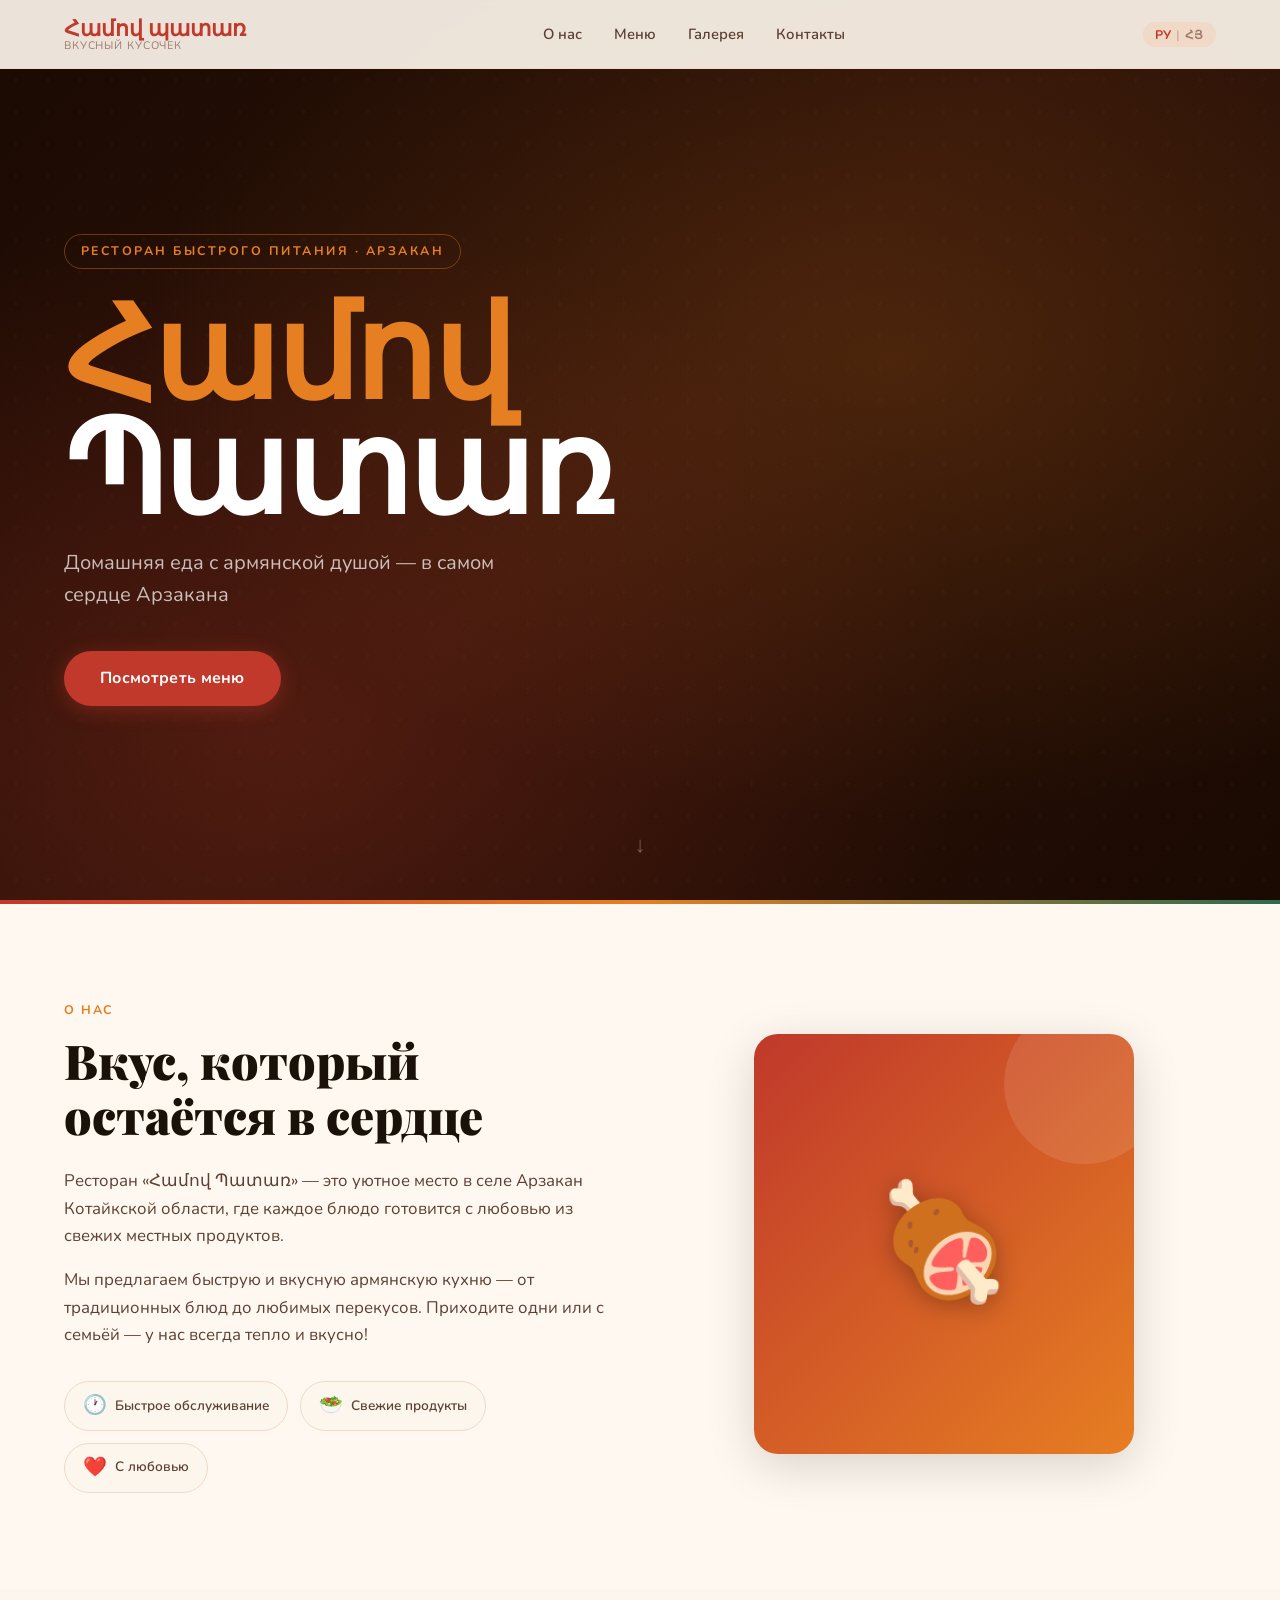
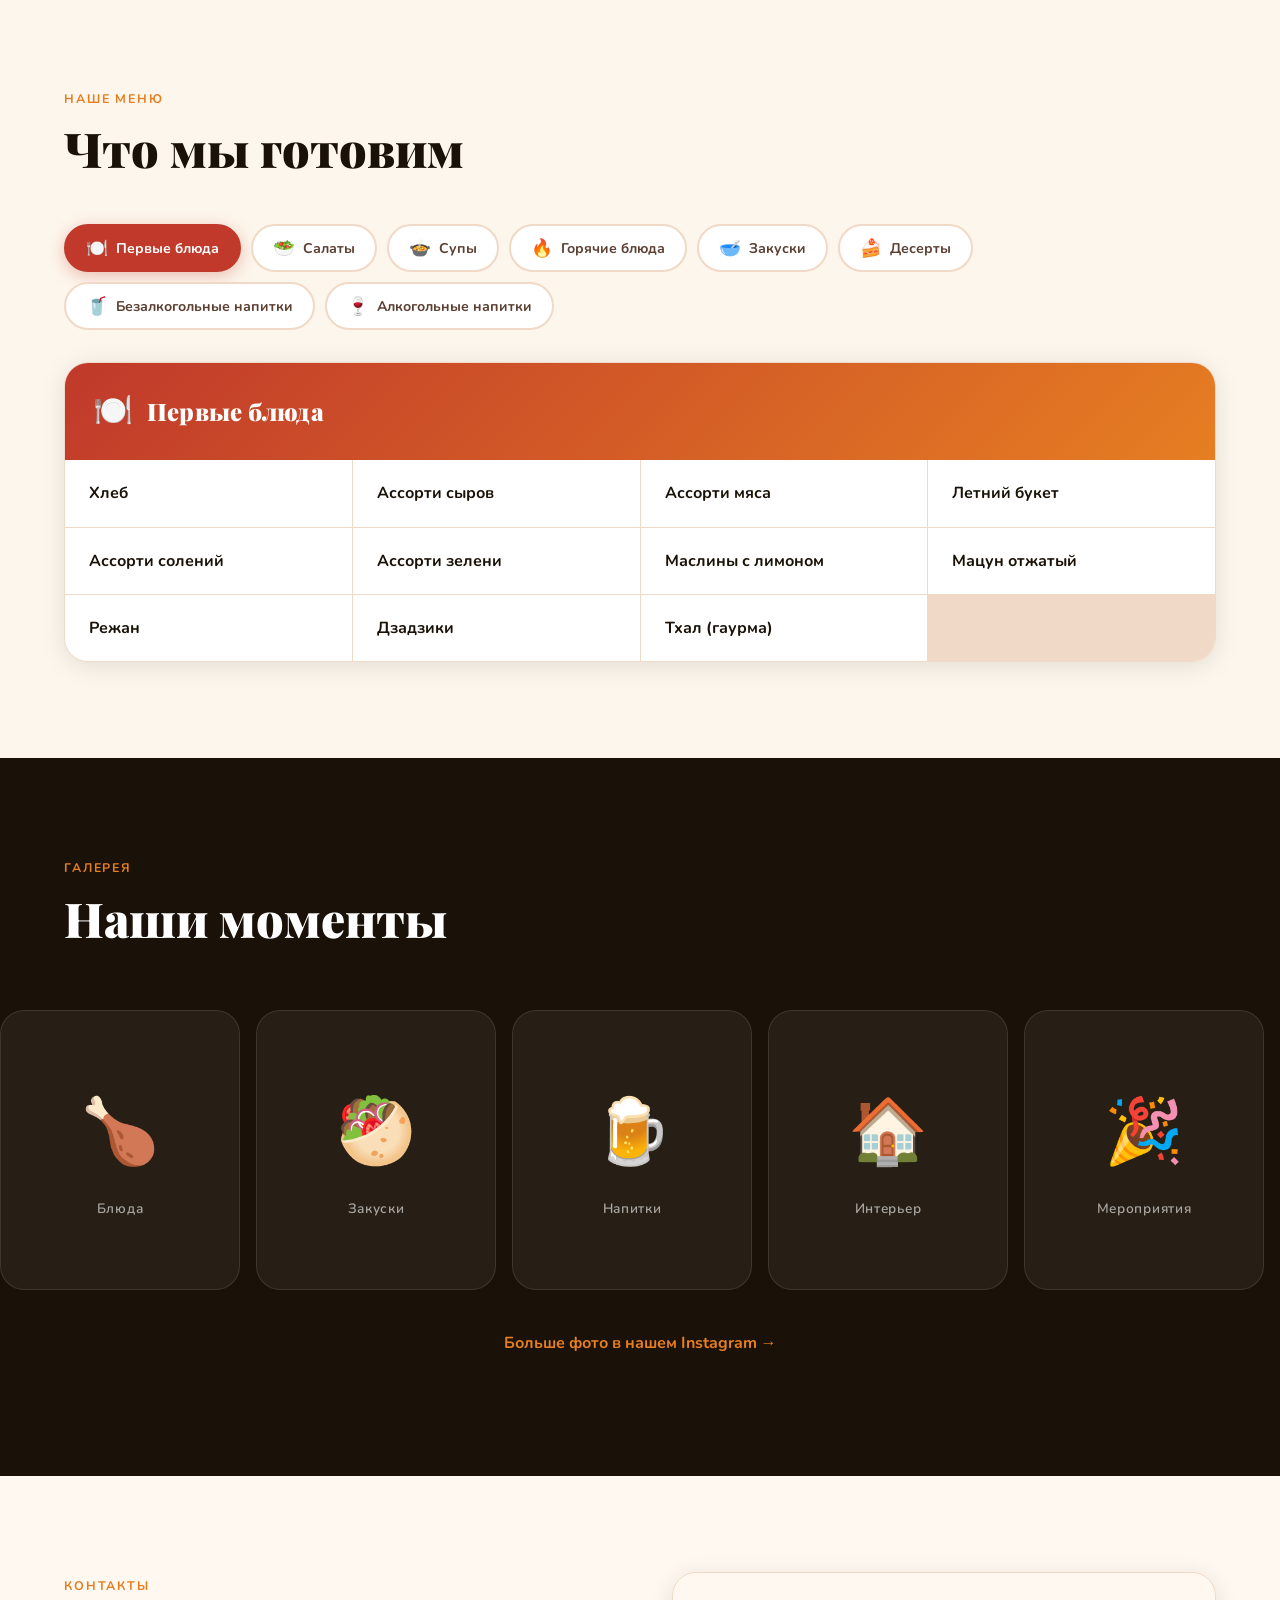
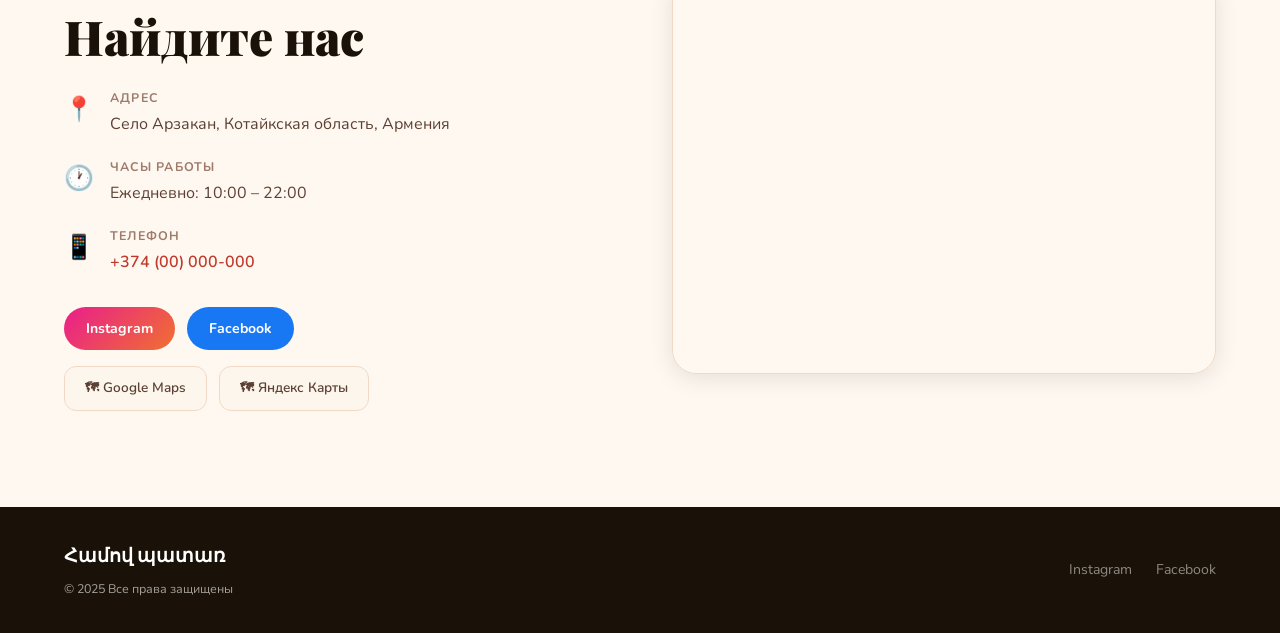
==== index.html @ 64ecfe68 "V1" ====
<!DOCTYPE html>
<html lang="ru">
<head>
  <meta charset="UTF-8" />
  <meta name="viewport" content="width=device-width, initial-scale=1.0" />
  <title>Համով պատառ — Вкусный кусочек</title>
  <meta name="description" content="Ресторан быстрого питания Համով պատառ в селе Арзакан, Котайкская область, Армения" />
  <link rel="stylesheet" href="css/style.css" />
  <link rel="preconnect" href="https://fonts.googleapis.com" />
  <link rel="preconnect" href="https://fonts.gstatic.com" crossorigin />
  <link href="https://fonts.googleapis.com/css2?family=Playfair+Display:wght@700;900&family=Nunito:wght@400;600;700&display=swap" rel="stylesheet" />
</head>
<body>

  <!-- HEADER / NAV -->
  <header class="header" id="header">
    <div class="header__inner container">
      <a href="#" class="logo">
        <span class="logo__arm">Համով պատառ</span>
        <span class="logo__sub" data-ru="Вкусный кусочек" data-hy="Համեղ կծում">Вкусный кусочек</span>
      </a>

      <nav class="nav" id="nav">
        <a href="#about"   class="nav__link" data-ru="О нас"    data-hy="Մեր մասին">О нас</a>
        <a href="#menu"    class="nav__link" data-ru="Меню"     data-hy="Մենյու">Меню</a>
        <a href="#gallery" class="nav__link" data-ru="Галерея"  data-hy="Պատկերասրահ">Галерея</a>
        <a href="#contact" class="nav__link" data-ru="Контакты" data-hy="Կապ">Контакты</a>
      </nav>

      <div class="header__right">
        <!-- LANGUAGE TOGGLE -->
        <button class="lang-toggle" id="langToggle" aria-label="Switch language">
          <span class="lang-toggle__ru active" id="langRU">РУ</span>
          <span class="lang-toggle__sep">|</span>
          <span class="lang-toggle__hy" id="langHY">ՀՅ</span>
        </button>

        <!-- BURGER -->
        <button class="burger" id="burger" aria-label="Меню">
          <span></span><span></span><span></span>
        </button>
      </div>
    </div>
  </header>

  <!-- HERO -->
  <section class="hero" id="hero">
    <div class="hero__bg"></div>
    <div class="hero__content container">
      <p class="hero__tag" data-ru="Ресторан быстрого питания · Арзакан" data-hy="Արագ սննդի ռեստորան · Արզաքան">
        Ресторан быстрого питания · Арзакан
      </p>
      <h1 class="hero__title">Համով<br/>Պատառ</h1>
      <p class="hero__desc"
         data-ru="Домашняя еда с армянской душой — в самом сердце Арзакана"
         data-hy="Տնական ուտելիք հայկական հոգով — Արզաքանի սրտում">
        Домашняя еда с армянской душой — в самом сердце Арзакана
      </p>
      <a href="#menu" class="btn btn--hero"
         data-ru="Посмотреть меню" data-hy="Տեսնել մենյուն">
        Посмотреть меню
      </a>
    </div>
    <div class="hero__scroll-hint">↓</div>
  </section>

  <!-- ABOUT -->
  <section class="about section" id="about">
    <div class="container about__grid">
      <div class="about__text">
        <span class="section-label" data-ru="О нас" data-hy="Մեր մասին">О нас</span>
        <h2 class="section-title"
            data-ru="Вкус, который остаётся в сердце"
            data-hy="Համը, որ մնում է սրտում">
          Вкус, который остаётся в сердце
        </h2>
        <p data-ru="Ресторан «Համով պատառ» — это уютное место в селе Арзакан Котайкской области, где каждое блюдо готовится с любовью из свежих местных продуктов."
           data-hy="«Համով պատառ» ռեստորանը հարմարավետ վայր է Կոթայքի մարզի Արզաքան գյուղում, որտեղ յուրաքանչյուր ճաշ պատրաստվում է սիրով՝ թարմ տեղական բաղադրիչներից:">
          Ресторан «Համով Պատառ» — это уютное место в селе Арзакан Котайкской области, где каждое блюдо готовится с любовью из свежих местных продуктов.
        </p>
        <p data-ru="Мы предлагаем быструю и вкусную армянскую кухню — от традиционных блюд до любимых перекусов. Приходите одни или с семьёй — у нас всегда тепло и вкусно!"
           data-hy="Մենք առաջարկում ենք արագ և համեղ հայկական խոհանոց՝ ավանդական ուտեստներից մինչև սիրված նախուտեստներ: Արի՛ ընտանիքով — մեզ մոտ միշտ ջերմ է և համեղ:">
          Мы предлагаем быструю и вкусную армянскую кухню — от традиционных блюд до любимых перекусов. Приходите одни или с семьёй — у нас всегда тепло и вкусно!
        </p>

        <div class="about__badges">
          <div class="badge">
            <span class="badge__icon">🕐</span>
            <span class="badge__label" data-ru="Быстрое обслуживание" data-hy="Արագ սպասարկում">Быстрое обслуживание</span>
          </div>
          <div class="badge">
            <span class="badge__icon">🥗</span>
            <span class="badge__label" data-ru="Свежие продукты" data-hy="Թարմ բաղադրիչներ">Свежие продукты</span>
          </div>
          <div class="badge">
            <span class="badge__icon">❤️</span>
            <span class="badge__label" data-ru="С любовью" data-hy="Սիրով">С любовью</span>
          </div>
        </div>
      </div>
      <div class="about__visual">
        <div class="about__img-frame">
          <div class="about__img-placeholder">
            <span>🍖</span>
            <!-- Замените на <img src="images/about.jpg" alt="Ресторан"> -->
          </div>
        </div>
      </div>
    </div>
  </section>

  <!-- MENU -->
  <section class="menu section" id="menu">
    <div class="container">
      <span class="section-label" data-ru="Наше меню" data-hy="Մեր մենյուն">Наше меню</span>
      <h2 class="section-title"
          data-ru="Что мы готовим"
          data-hy="Ինչ ենք պատրաստում">
        Что мы готовим
      </h2>

      <div class="menu__grid" id="menuGrid">
        <!-- menu items injected by JS from translations.js -->
      </div>
    </div>
  </section>

  <!-- GALLERY -->
  <section class="gallery section" id="gallery">
    <div class="container">
      <span class="section-label" data-ru="Галерея" data-hy="Պատկերասրահ">Галерея</span>
      <h2 class="section-title"
          data-ru="Наши моменты"
          data-hy="Մեր պահերը">
        Наши моменты
      </h2>
    </div>
    <div class="gallery__strip">
      <!-- Photo placeholders — replace src with real images -->
      <div class="gallery__item"><span>🍗</span><p data-ru="Блюда" data-hy="Ուտեստներ">Блюда</p></div>
      <div class="gallery__item"><span>🥙</span><p data-ru="Закуски" data-hy="Նախուտեստներ">Закуски</p></div>
      <div class="gallery__item"><span>🍺</span><p data-ru="Напитки" data-hy="Ըմպելիքներ">Напитки</p></div>
      <div class="gallery__item"><span>🏠</span><p data-ru="Интерьер" data-hy="Ինտերիեր">Интерьер</p></div>
      <div class="gallery__item"><span>🎉</span><p data-ru="Мероприятия" data-hy="Միջոցառումներ">Мероприятия</p></div>
    </div>
    <p class="gallery__instagram">
      <a href="https://www.instagram.com/hamov.patar/" target="_blank" rel="noopener">
        <span data-ru="Больше фото в нашем Instagram →" data-hy="Ավելի շատ լուսանկար մեր Instagram-ում →">Больше фото в нашем Instagram →</span>
      </a>
    </p>
  </section>

  <!-- CONTACT -->
  <section class="contact section" id="contact">
    <div class="container contact__grid">
      <div class="contact__info">
        <span class="section-label" data-ru="Контакты" data-hy="Կապ">Контакты</span>
        <h2 class="section-title"
            data-ru="Найдите нас"
            data-hy="Գտե՛ք մեզ">
          Найдите нас
        </h2>

        <div class="contact__block">
          <div class="contact__item">
            <span class="contact__icon">📍</span>
            <div>
              <strong data-ru="Адрес" data-hy="Հասցե">Адрес</strong>
              <p data-ru="Село Арзакан, Котайкская область, Армения" data-hy="Արզաքան գյուղ, Կոթայքի մարզ, Հայաստան">
                Село Арзакан, Котайкская область, Армения
              </p>
            </div>
          </div>

          <div class="contact__item">
            <span class="contact__icon">🕐</span>
            <div>
              <strong data-ru="Часы работы" data-hy="Աշխատանքային ժամեր">Часы работы</strong>
              <p data-ru="Ежедневно: 10:00 – 22:00" data-hy="Ամեն օր՝ 10:00 – 22:00">Ежедневно: 10:00 – 22:00</p>
            </div>
          </div>

          <div class="contact__item">
            <span class="contact__icon">📱</span>
            <div>
              <strong data-ru="Телефон" data-hy="Հեռախոս">Телефон</strong>
              <p><a href="tel:+37400000000">+374 (00) 000-000</a>
                <!-- ⚠️ ЗАМЕНИТЕ НА РЕАЛЬНЫЙ НОМЕР ТЕЛЕФОНА -->
              </p>
            </div>
          </div>
        </div>

        <div class="contact__social">
          <a href="https://www.instagram.com/hamov.patar/" target="_blank" rel="noopener" class="social-btn social-btn--ig">
            Instagram
          </a>
          <a href="https://www.facebook.com/hamov.patar2" target="_blank" rel="noopener" class="social-btn social-btn--fb">
            Facebook
          </a>
        </div>

        <div class="contact__maps">
          <a href="https://share.google/h1nc5urTw98ZO3rKa" target="_blank" rel="noopener" class="map-btn">
            🗺 Google Maps
          </a>
          <a href="http://yandex.com/maps/org/hamov_patar/28297419023/?ll=44.609669%2C40.436702&z=18.31" target="_blank" rel="noopener" class="map-btn">
            🗺 Яндекс Карты
          </a>
        </div>
      </div>

      <div class="contact__map-embed">
        <iframe
          src="https://www.google.com/maps/embed?pb=!1m18!1m12!1m3!1d750.9!2d44.609669!3d40.436702!2m3!1f0!2f0!3f0!3m2!1i1024!2i768!4f13.1!3m3!1m2!1s0x0%3A0x0!2zNDDCsDI2JzEyLjEiTiA0NMKwMzYnMzQuOCJF!5e0!3m2!1sru!2sam!4v1620000000000"
          width="100%" height="400" style="border:0;" allowfullscreen="" loading="lazy"
          referrerpolicy="no-referrer-when-downgrade" title="Местоположение ресторана">
        </iframe>
      </div>
    </div>
  </section>

  <!-- FOOTER -->
  <footer class="footer">
    <div class="container footer__inner">
      <div class="footer__logo">
        <span>Համով պատառ</span>
        <small data-ru="© 2025 Все права защищены" data-hy="© 2025 Բոլոր իրավունքները պաշտպանված են">
          © 2025 Все права защищены
        </small>
      </div>
      <div class="footer__links">
        <a href="https://www.instagram.com/hamov.patar/" target="_blank" rel="noopener">Instagram</a>
        <a href="https://www.facebook.com/hamov.patar2" target="_blank" rel="noopener">Facebook</a>
      </div>
    </div>
  </footer>

  <script src="js/translations.js"></script>
  <script src="js/main.js"></script>
</body>
</html>
---- css/style.css ----
/* =====================================================
   HAMOV PATAR — style.css
   Palette: deep terracotta + warm cream + forest green
   ===================================================== */

/* ---------- CSS Variables ---------- */
:root {
  --clr-bg:        #fdf6ec;
  --clr-bg2:       #fff8f0;
  --clr-primary:   #c0392b;   /* deep red/terracotta */
  --clr-primary2:  #e74c3c;
  --clr-accent:    #e67e22;   /* warm orange */
  --clr-green:     #2d6a4f;   /* forest green */
  --clr-text:      #1a1208;
  --clr-text2:     #5c4033;
  --clr-muted:     #9e7b6b;
  --clr-border:    #f0d9c6;
  --clr-white:     #ffffff;

  --font-display: 'Playfair Display', Georgia, serif;
  --font-body:    'Nunito', sans-serif;

  --radius:  12px;
  --radius-lg: 24px;
  --shadow:  0 4px 24px rgba(0,0,0,0.10);
  --shadow-lg: 0 12px 48px rgba(0,0,0,0.15);

  --transition: 0.3s ease;
  --max-w: 1200px;
}

/* ---------- Reset ---------- */
*, *::before, *::after { box-sizing: border-box; margin: 0; padding: 0; }
html { scroll-behavior: smooth; }
body {
  font-family: var(--font-body);
  background: var(--clr-bg);
  color: var(--clr-text);
  line-height: 1.65;
  overflow-x: hidden;
}
a { color: inherit; text-decoration: none; }
img { max-width: 100%; display: block; }
button { cursor: pointer; border: none; background: none; font-family: inherit; }

/* ---------- Utility ---------- */
.container {
  width: 100%;
  max-width: var(--max-w);
  margin: 0 auto;
  padding: 0 24px;
}
.section { padding: 96px 0; }
.section-label {
  display: inline-block;
  font-size: 0.78rem;
  font-weight: 700;
  letter-spacing: 0.15em;
  text-transform: uppercase;
  color: var(--clr-accent);
  margin-bottom: 12px;
}
.section-title {
  font-family: var(--font-display);
  font-size: clamp(2rem, 4vw, 3rem);
  font-weight: 900;
  color: var(--clr-text);
  line-height: 1.15;
  margin-bottom: 24px;
}

/* ---------- Buttons ---------- */
.btn {
  display: inline-block;
  padding: 14px 36px;
  border-radius: 50px;
  font-weight: 700;
  font-size: 1rem;
  transition: var(--transition);
  letter-spacing: 0.02em;
}
.btn--hero {
  background: var(--clr-primary);
  color: var(--clr-white);
  box-shadow: 0 4px 20px rgba(192,57,43,0.4);
}
.btn--hero:hover {
  background: var(--clr-primary2);
  transform: translateY(-2px);
  box-shadow: 0 8px 28px rgba(192,57,43,0.45);
}

/* =====================================================
   HEADER
   ===================================================== */
.header {
  position: fixed;
  top: 0; left: 0; right: 0;
  z-index: 100;
  background: rgba(253, 246, 236, 0.92);
  backdrop-filter: blur(12px);
  border-bottom: 1px solid var(--clr-border);
  transition: box-shadow var(--transition);
}
.header.scrolled { box-shadow: var(--shadow); }
.header__inner {
  display: flex;
  align-items: center;
  justify-content: space-between;
  height: 68px;
  gap: 16px;
}

/* Logo */
.logo {
  display: flex;
  flex-direction: column;
  line-height: 1.1;
}
.logo__arm {
  font-family: var(--font-display);
  font-size: 1.35rem;
  font-weight: 900;
  color: var(--clr-primary);
}
.logo__sub {
  font-size: 0.68rem;
  letter-spacing: 0.08em;
  color: var(--clr-muted);
  text-transform: uppercase;
}

/* Nav */
.nav {
  display: flex;
  gap: 32px;
}
.nav__link {
  font-weight: 600;
  font-size: 0.92rem;
  color: var(--clr-text2);
  position: relative;
  transition: color var(--transition);
}
.nav__link::after {
  content: '';
  position: absolute;
  bottom: -3px; left: 0;
  width: 0; height: 2px;
  background: var(--clr-primary);
  border-radius: 2px;
  transition: width var(--transition);
}
.nav__link:hover { color: var(--clr-primary); }
.nav__link:hover::after { width: 100%; }

/* Header right */
.header__right { display: flex; align-items: center; gap: 12px; }

/* Language Toggle */
.lang-toggle {
  display: flex;
  align-items: center;
  gap: 4px;
  background: var(--clr-border);
  border-radius: 50px;
  padding: 4px 12px;
  font-size: 0.78rem;
  font-weight: 700;
  letter-spacing: 0.05em;
  color: var(--clr-muted);
  transition: background var(--transition);
}
.lang-toggle:hover { background: #f0c8ae; }
.lang-toggle span { transition: color var(--transition); }
.lang-toggle span.active { color: var(--clr-primary); }
.lang-toggle__sep { opacity: 0.4; }

/* Burger */
.burger {
  display: none;
  flex-direction: column;
  gap: 5px;
  width: 28px;
  padding: 2px 0;
}
.burger span {
  display: block;
  height: 2px;
  background: var(--clr-text);
  border-radius: 2px;
  transition: var(--transition);
}
.burger.open span:nth-child(1) { transform: translateY(7px) rotate(45deg); }
.burger.open span:nth-child(2) { opacity: 0; }
.burger.open span:nth-child(3) { transform: translateY(-7px) rotate(-45deg); }

/* =====================================================
   HERO
   ===================================================== */
.hero {
  position: relative;
  min-height: 100vh;
  display: flex;
  align-items: center;
  overflow: hidden;
  background: var(--clr-text);
}
.hero__bg {
  position: absolute;
  inset: 0;
  background:
    radial-gradient(ellipse at 70% 40%, rgba(230,126,34,0.18) 0%, transparent 60%),
    radial-gradient(ellipse at 20% 80%, rgba(192,57,43,0.25) 0%, transparent 50%),
    linear-gradient(135deg, #1a0a02 0%, #2d1208 50%, #1a0a02 100%);
}

/* Decorative pattern overlay */
.hero__bg::after {
  content: '';
  position: absolute;
  inset: 0;
  background-image: radial-gradient(circle, rgba(255,255,255,0.04) 1px, transparent 1px);
  background-size: 32px 32px;
}

.hero__content {
  position: relative;
  z-index: 2;
  padding: 120px 24px 80px;
  max-width: var(--max-w);
  margin: 0 auto;
  width: 100%;
}
.hero__tag {
  display: inline-block;
  font-size: 0.78rem;
  font-weight: 700;
  letter-spacing: 0.2em;
  text-transform: uppercase;
  color: var(--clr-accent);
  margin-bottom: 20px;
  border: 1px solid rgba(230,126,34,0.4);
  padding: 6px 16px;
  border-radius: 50px;
}
.hero__title {
  font-family: var(--font-display);
  font-size: clamp(4rem, 10vw, 9rem);
  font-weight: 900;
  color: var(--clr-white);
  line-height: 0.9;
  margin-bottom: 28px;
  letter-spacing: -0.02em;
}
.hero__title::first-line { color: var(--clr-accent); }
.hero__desc {
  font-size: clamp(1rem, 2vw, 1.25rem);
  color: rgba(255,255,255,0.72);
  max-width: 480px;
  margin-bottom: 40px;
  line-height: 1.6;
}
.hero__scroll-hint {
  position: absolute;
  bottom: 36px;
  left: 50%;
  transform: translateX(-50%);
  color: rgba(255,255,255,0.3);
  font-size: 1.4rem;
  animation: bounce 2s infinite;
}
@keyframes bounce {
  0%, 100% { transform: translateX(-50%) translateY(0); }
  50% { transform: translateX(-50%) translateY(8px); }
}

/* =====================================================
   ABOUT
   ===================================================== */
.about {
  background: var(--clr-bg2);
  position: relative;
}
.about::before {
  content: '';
  position: absolute;
  top: 0; left: 0; right: 0;
  height: 4px;
  background: linear-gradient(90deg, var(--clr-primary), var(--clr-accent), var(--clr-green));
}
.about__grid {
  display: grid;
  grid-template-columns: 1fr 1fr;
  gap: 64px;
  align-items: center;
}
.about__text p {
  color: var(--clr-text2);
  margin-bottom: 16px;
  font-size: 1.05rem;
}
.about__badges {
  display: flex;
  flex-wrap: wrap;
  gap: 12px;
  margin-top: 32px;
}
.badge {
  display: flex;
  align-items: center;
  gap: 8px;
  background: var(--clr-bg);
  border: 1px solid var(--clr-border);
  border-radius: 50px;
  padding: 8px 18px;
}
.badge__icon { font-size: 1.2rem; }
.badge__label { font-size: 0.85rem; font-weight: 600; color: var(--clr-text2); }
.about__visual { display: flex; justify-content: center; }
.about__img-frame {
  width: 380px;
  height: 420px;
  border-radius: var(--radius-lg);
  background: linear-gradient(135deg, var(--clr-primary) 0%, var(--clr-accent) 100%);
  display: flex;
  align-items: center;
  justify-content: center;
  box-shadow: var(--shadow-lg);
  position: relative;
  overflow: hidden;
}
.about__img-frame::before {
  content: '';
  position: absolute;
  top: -30px; right: -30px;
  width: 160px; height: 160px;
  border-radius: 50%;
  background: rgba(255,255,255,0.1);
}
.about__img-placeholder {
  display: flex;
  align-items: center;
  justify-content: center;
  font-size: 7rem;
  filter: drop-shadow(0 4px 12px rgba(0,0,0,0.3));
}

/* =====================================================
   MENU
   ===================================================== */
.menu { background: var(--clr-bg); }
.menu__grid {
  display: grid;
  grid-template-columns: repeat(auto-fill, minmax(260px, 1fr));
  gap: 24px;
  margin-top: 48px;
}
.menu-card {
  background: var(--clr-white);
  border-radius: var(--radius-lg);
  overflow: hidden;
  box-shadow: 0 2px 12px rgba(0,0,0,0.07);
  transition: transform var(--transition), box-shadow var(--transition);
  border: 1px solid var(--clr-border);
}
.menu-card:hover {
  transform: translateY(-6px);
  box-shadow: var(--shadow-lg);
}
.menu-card__emoji {
  background: linear-gradient(135deg, var(--clr-primary) 0%, var(--clr-accent) 100%);
  height: 140px;
  display: flex;
  align-items: center;
  justify-content: center;
  font-size: 4rem;
}
.menu-card__body { padding: 20px; }
.menu-card__name {
  font-family: var(--font-display);
  font-size: 1.15rem;
  font-weight: 700;
  margin-bottom: 6px;
  color: var(--clr-text);
}
.menu-card__desc {
  font-size: 0.88rem;
  color: var(--clr-muted);
  line-height: 1.5;
}

/* =====================================================
   GALLERY
   ===================================================== */
.gallery { background: var(--clr-text); color: var(--clr-white); }
.gallery .section-label { color: var(--clr-accent); }
.gallery .section-title { color: var(--clr-white); }
.gallery__strip {
  display: flex;
  gap: 16px;
  overflow-x: auto;
  padding: 40px 24px 16px;
  scroll-snap-type: x mandatory;
  -webkit-overflow-scrolling: touch;
}
.gallery__strip::-webkit-scrollbar { height: 4px; }
.gallery__strip::-webkit-scrollbar-track { background: rgba(255,255,255,0.1); }
.gallery__strip::-webkit-scrollbar-thumb { background: var(--clr-accent); border-radius: 2px; }
.gallery__item {
  flex: 0 0 240px;
  height: 280px;
  background: rgba(255,255,255,0.06);
  border: 1px solid rgba(255,255,255,0.1);
  border-radius: var(--radius-lg);
  display: flex;
  flex-direction: column;
  align-items: center;
  justify-content: center;
  gap: 12px;
  scroll-snap-align: start;
  font-size: 4rem;
  transition: background var(--transition);
  cursor: pointer;
}
.gallery__item:hover { background: rgba(230,126,34,0.15); border-color: var(--clr-accent); }
.gallery__item p { font-size: 0.85rem; color: rgba(255,255,255,0.6); font-weight: 600; letter-spacing: 0.05em; }
.gallery__instagram {
  text-align: center;
  padding: 24px;
}
.gallery__instagram a {
  font-weight: 700;
  font-size: 1rem;
  color: var(--clr-accent);
  transition: color var(--transition);
}
.gallery__instagram a:hover { color: var(--clr-white); }

/* =====================================================
   CONTACT
   ===================================================== */
.contact { background: var(--clr-bg2); }
.contact__grid {
  display: grid;
  grid-template-columns: 1fr 1fr;
  gap: 64px;
  align-items: start;
}
.contact__block { display: flex; flex-direction: column; gap: 20px; margin-bottom: 32px; }
.contact__item {
  display: flex;
  gap: 16px;
  align-items: flex-start;
}
.contact__icon { font-size: 1.5rem; flex-shrink: 0; margin-top: 2px; }
.contact__item strong {
  display: block;
  font-size: 0.78rem;
  font-weight: 700;
  letter-spacing: 0.1em;
  text-transform: uppercase;
  color: var(--clr-muted);
  margin-bottom: 2px;
}
.contact__item p { color: var(--clr-text2); }
.contact__item a { color: var(--clr-primary); font-weight: 600; }
.contact__item a:hover { text-decoration: underline; }

.contact__social {
  display: flex;
  gap: 12px;
  flex-wrap: wrap;
  margin-bottom: 16px;
}
.social-btn {
  display: inline-flex;
  align-items: center;
  gap: 8px;
  padding: 10px 22px;
  border-radius: 50px;
  font-size: 0.88rem;
  font-weight: 700;
  transition: var(--transition);
}
.social-btn--ig {
  background: linear-gradient(135deg, #e91e8c, #f07030);
  color: white;
}
.social-btn--ig:hover { opacity: 0.88; transform: translateY(-2px); }
.social-btn--fb {
  background: #1877f2;
  color: white;
}
.social-btn--fb:hover { opacity: 0.88; transform: translateY(-2px); }

.contact__maps {
  display: flex;
  gap: 12px;
  flex-wrap: wrap;
}
.map-btn {
  display: inline-flex;
  align-items: center;
  gap: 6px;
  padding: 10px 20px;
  border-radius: var(--radius);
  background: var(--clr-bg);
  border: 1.5px solid var(--clr-border);
  font-size: 0.85rem;
  font-weight: 600;
  color: var(--clr-text2);
  transition: var(--transition);
}
.map-btn:hover {
  border-color: var(--clr-accent);
  color: var(--clr-accent);
  background: #fff;
}

.contact__map-embed {
  border-radius: var(--radius-lg);
  overflow: hidden;
  box-shadow: var(--shadow);
  border: 1px solid var(--clr-border);
}
.contact__map-embed iframe { display: block; }

/* =====================================================
   FOOTER
   ===================================================== */
.footer {
  background: var(--clr-text);
  color: rgba(255,255,255,0.6);
  padding: 32px 0;
}
.footer__inner {
  display: flex;
  align-items: center;
  justify-content: space-between;
  flex-wrap: wrap;
  gap: 16px;
}
.footer__logo span {
  display: block;
  font-family: var(--font-display);
  font-size: 1.2rem;
  font-weight: 900;
  color: var(--clr-white);
  margin-bottom: 4px;
}
.footer__logo small { font-size: 0.78rem; }
.footer__links {
  display: flex;
  gap: 24px;
}
.footer__links a {
  font-size: 0.88rem;
  color: rgba(255,255,255,0.5);
  transition: color var(--transition);
}
.footer__links a:hover { color: var(--clr-accent); }

/* =====================================================
   ANIMATIONS (page load)
   ===================================================== */
@keyframes fadeUp {
  from { opacity: 0; transform: translateY(30px); }
  to   { opacity: 1; transform: translateY(0); }
}
.hero__tag    { animation: fadeUp 0.6s 0.2s both; }
.hero__title  { animation: fadeUp 0.6s 0.4s both; }
.hero__desc   { animation: fadeUp 0.6s 0.6s both; }
.btn--hero    { animation: fadeUp 0.6s 0.8s both; }

/* Scroll reveal */
.reveal {
  opacity: 0;
  transform: translateY(28px);
  transition: opacity 0.6s ease, transform 0.6s ease;
}
.reveal.visible {
  opacity: 1;
  transform: translateY(0);
}

/* =====================================================
   RESPONSIVE
   ===================================================== */
@media (max-width: 900px) {
  .about__grid,
  .contact__grid {
    grid-template-columns: 1fr;
    gap: 40px;
  }
  .about__visual { display: none; }
  .contact__map-embed { min-height: 300px; }
}

@media (max-width: 700px) {
  .nav { display: none; position: absolute; top: 68px; left: 0; right: 0;
    flex-direction: column; background: var(--clr-bg); border-top: 1px solid var(--clr-border);
    padding: 20px 24px; gap: 20px; box-shadow: var(--shadow); }
  .nav.open { display: flex; }
  .burger { display: flex; }
  .section { padding: 64px 0; }
  .hero__title { font-size: clamp(3rem, 14vw, 5rem); }
  .menu__grid { grid-template-columns: 1fr 1fr; gap: 16px; }
}

@media (max-width: 480px) {
  .menu__grid { grid-template-columns: 1fr; }
  .contact__social, .contact__maps { flex-direction: column; }
}

/* =====================================================
   MENU — TABS (categories)
   ===================================================== */
.menu__grid {
  margin-top: 48px;
  display: flex;
  flex-direction: column;
  gap: 0;
}

/* Tab bar */
.menu-tabs {
  display: flex;
  flex-wrap: wrap;
  gap: 10px;
  margin-bottom: 32px;
}

.menu-tab {
  display: flex;
  align-items: center;
  gap: 8px;
  padding: 10px 20px;
  border-radius: 50px;
  border: 2px solid var(--clr-border);
  background: var(--clr-white);
  font-family: var(--font-body);
  font-size: 0.88rem;
  font-weight: 700;
  color: var(--clr-text2);
  cursor: pointer;
  transition: var(--transition);
  white-space: nowrap;
}
.menu-tab:hover {
  border-color: var(--clr-accent);
  color: var(--clr-accent);
}
.menu-tab.active {
  background: var(--clr-primary);
  border-color: var(--clr-primary);
  color: var(--clr-white);
  box-shadow: 0 4px 16px rgba(192,57,43,0.3);
}
.menu-tab__emoji { font-size: 1.1rem; }

/* Panel */
.menu-panel {
  background: var(--clr-white);
  border-radius: var(--radius-lg);
  border: 1px solid var(--clr-border);
  overflow: hidden;
  box-shadow: var(--shadow);
  animation: fadeUp 0.35s ease both;
}

.menu-panel__header {
  display: flex;
  align-items: center;
  gap: 14px;
  padding: 22px 28px;
  background: linear-gradient(135deg, var(--clr-primary) 0%, var(--clr-accent) 100%);
  color: var(--clr-white);
}
.menu-panel__emoji { font-size: 2rem; }
.menu-panel__title {
  font-family: var(--font-display);
  font-size: 1.5rem;
  font-weight: 900;
  letter-spacing: 0.01em;
}

/* Items grid inside panel */
.menu-items {
  display: grid;
  grid-template-columns: repeat(auto-fill, minmax(240px, 1fr));
  gap: 1px;
  background: var(--clr-border);
}

.menu-item {
  background: var(--clr-white);
  padding: 20px 24px;
  transition: background var(--transition);
}
.menu-item:hover { background: var(--clr-bg); }

.menu-item__name {
  font-weight: 700;
  font-size: 1rem;
  color: var(--clr-text);
  margin-bottom: 4px;
}
.menu-item__desc {
  font-size: 0.83rem;
  color: var(--clr-muted);
  line-height: 1.45;
}

.menu-empty {
  padding: 32px;
  color: var(--clr-muted);
  font-size: 0.9rem;
  text-align: center;
}

@media (max-width: 600px) {
  .menu-tab { font-size: 0.78rem; padding: 8px 14px; gap: 5px; }
  .menu-items { grid-template-columns: 1fr; }
  .menu-panel__header { padding: 18px 20px; }
}
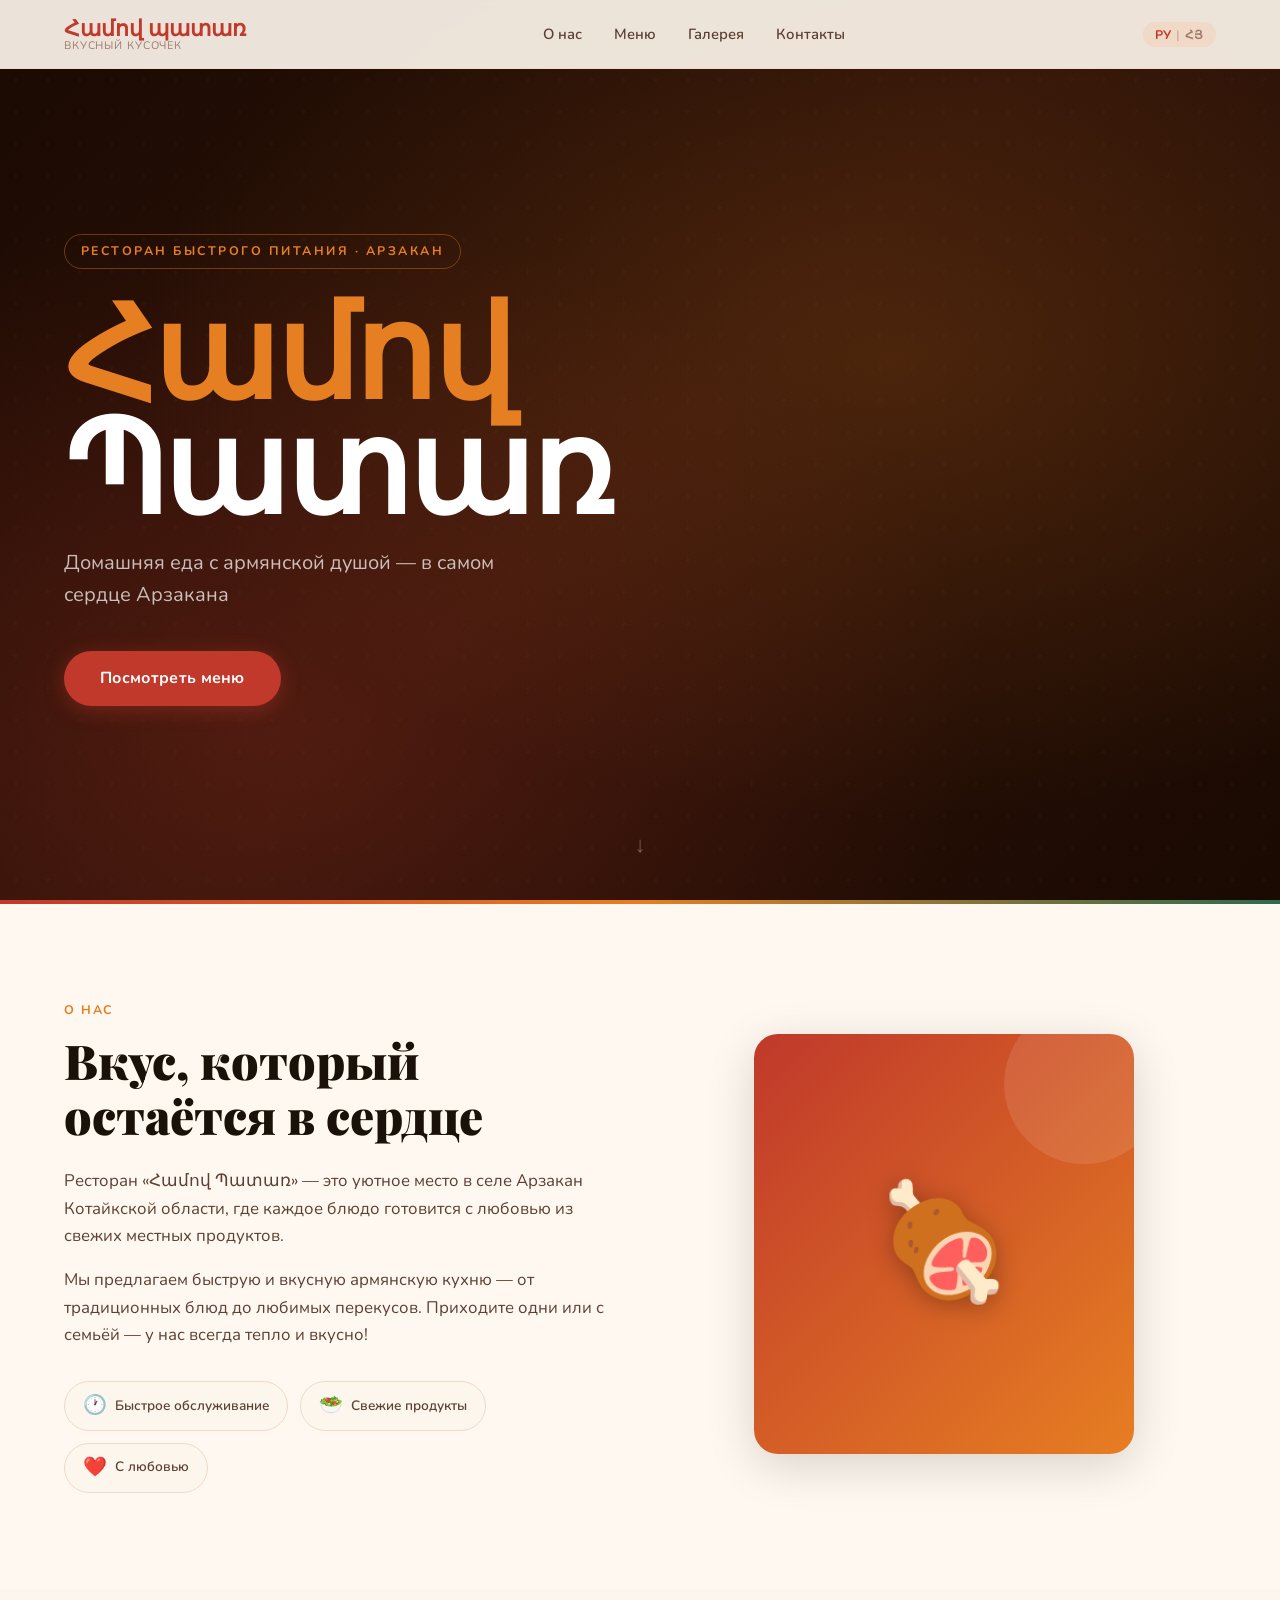
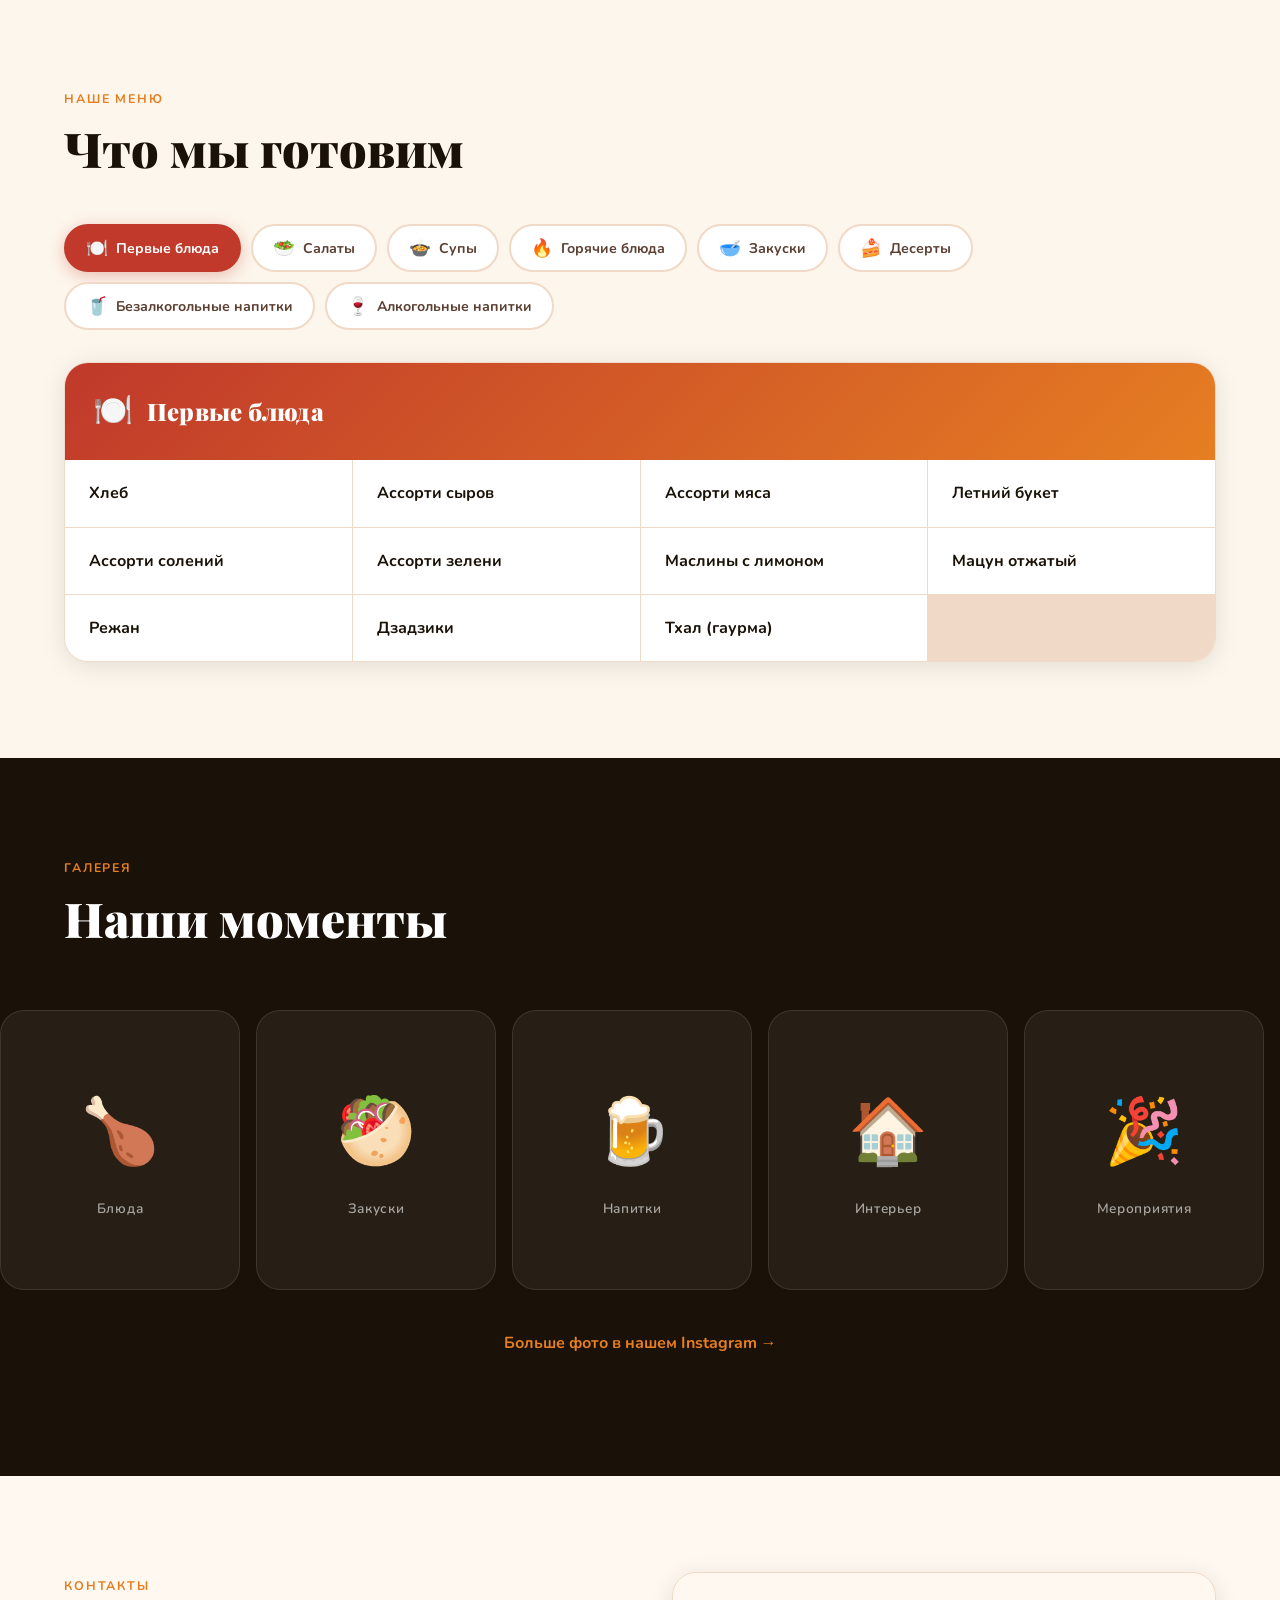
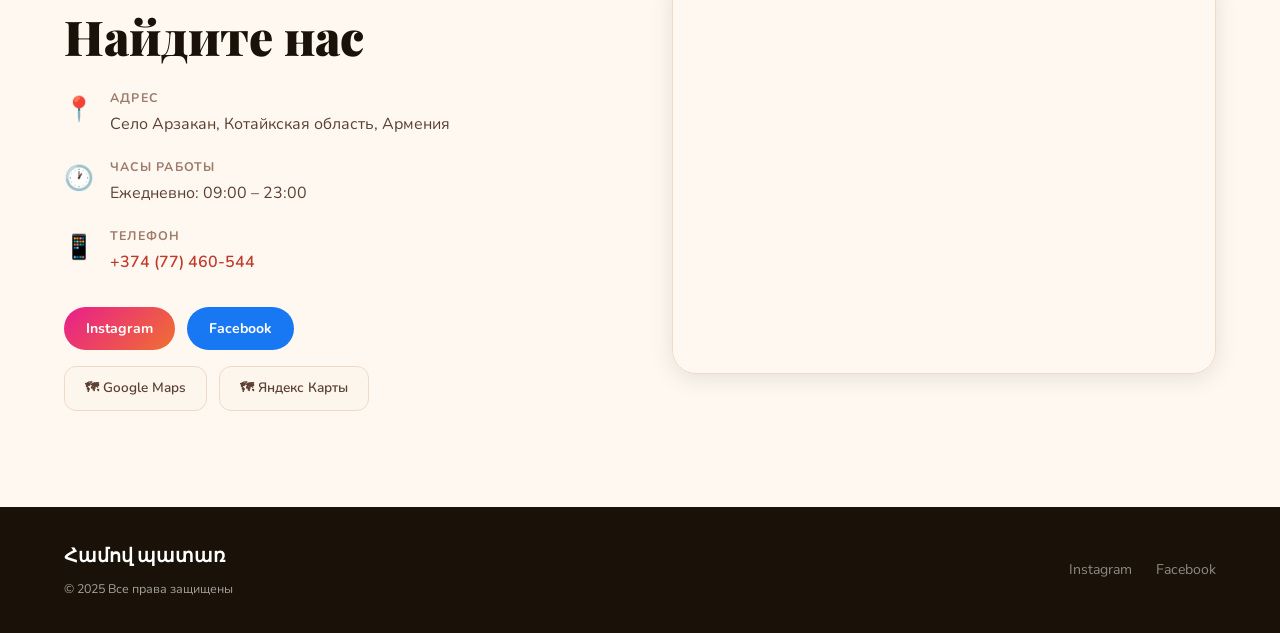
==== commit e98ae17c: "V2" ====
--- a/index.html
+++ b/index.html
@@ -166,7 +166,7 @@
             <span class="contact__icon">📍</span>
             <div>
               <strong data-ru="Адрес" data-hy="Հասցե">Адрес</strong>
-              <p data-ru="Село Арзакан, Котайкская область, Армения" data-hy="Արզաքան գյուղ, Կոթայքի մարզ, Հայաստան">
+              <p data-ru="Село Арзакан, Котайкская область, Армения" data-hy="Հայաստան, Կոտայքի մարզ, գյուղ Արզական">
                 Село Арзакан, Котайкская область, Армения
               </p>
             </div>
@@ -176,7 +176,7 @@
             <span class="contact__icon">🕐</span>
             <div>
               <strong data-ru="Часы работы" data-hy="Աշխատանքային ժամեր">Часы работы</strong>
-              <p data-ru="Ежедневно: 10:00 – 22:00" data-hy="Ամեն օր՝ 10:00 – 22:00">Ежедневно: 10:00 – 22:00</p>
+              <p data-ru="Ежедневно: 09:00 – 23:00" data-hy="Ամեն օր: 09:00 - 23:00">Ежедневно: 09:00 – 23:00</p>
             </div>
           </div>
 
@@ -184,9 +184,7 @@
             <span class="contact__icon">📱</span>
             <div>
               <strong data-ru="Телефон" data-hy="Հեռախոս">Телефон</strong>
-              <p><a href="tel:+37400000000">+374 (00) 000-000</a>
-                <!-- ⚠️ ЗАМЕНИТЕ НА РЕАЛЬНЫЙ НОМЕР ТЕЛЕФОНА -->
-              </p>
+              <p><a href="tel:+37477460544">+374 (77) 460-544</a></p>
             </div>
           </div>
         </div>
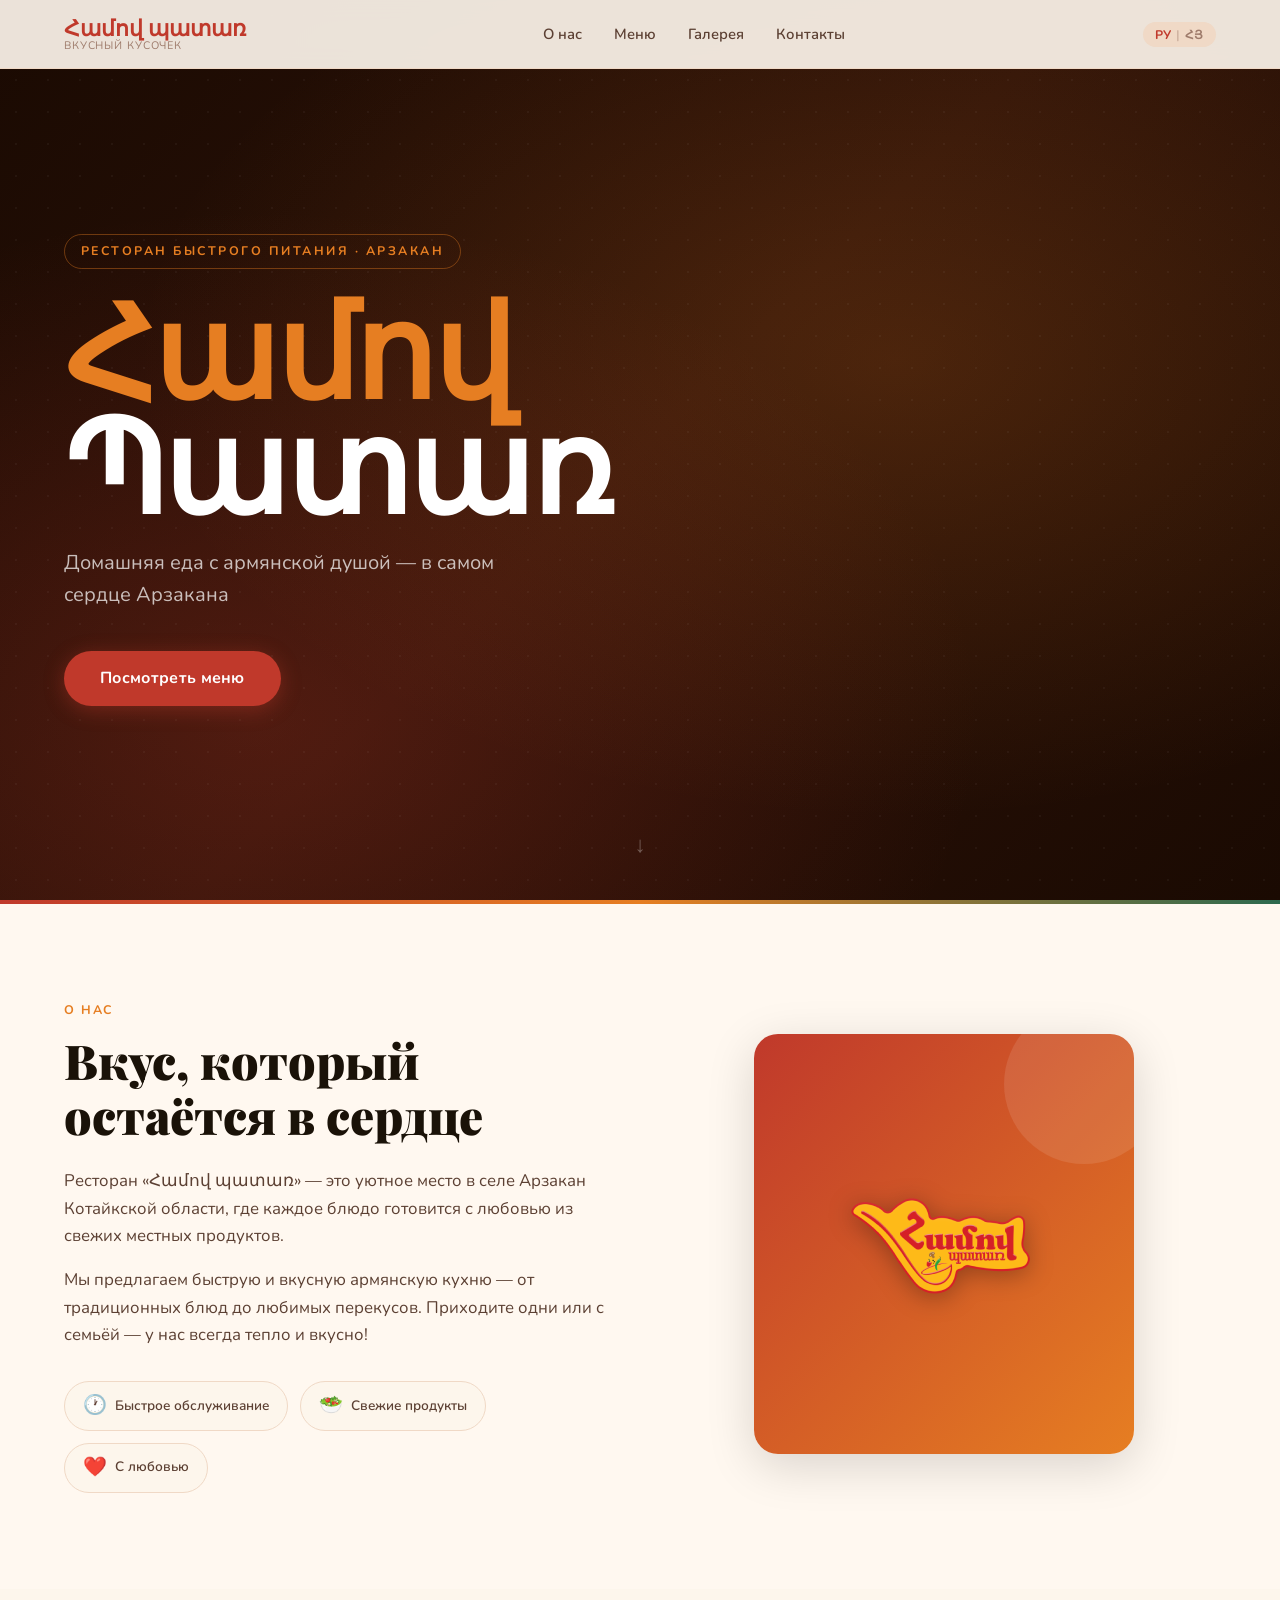
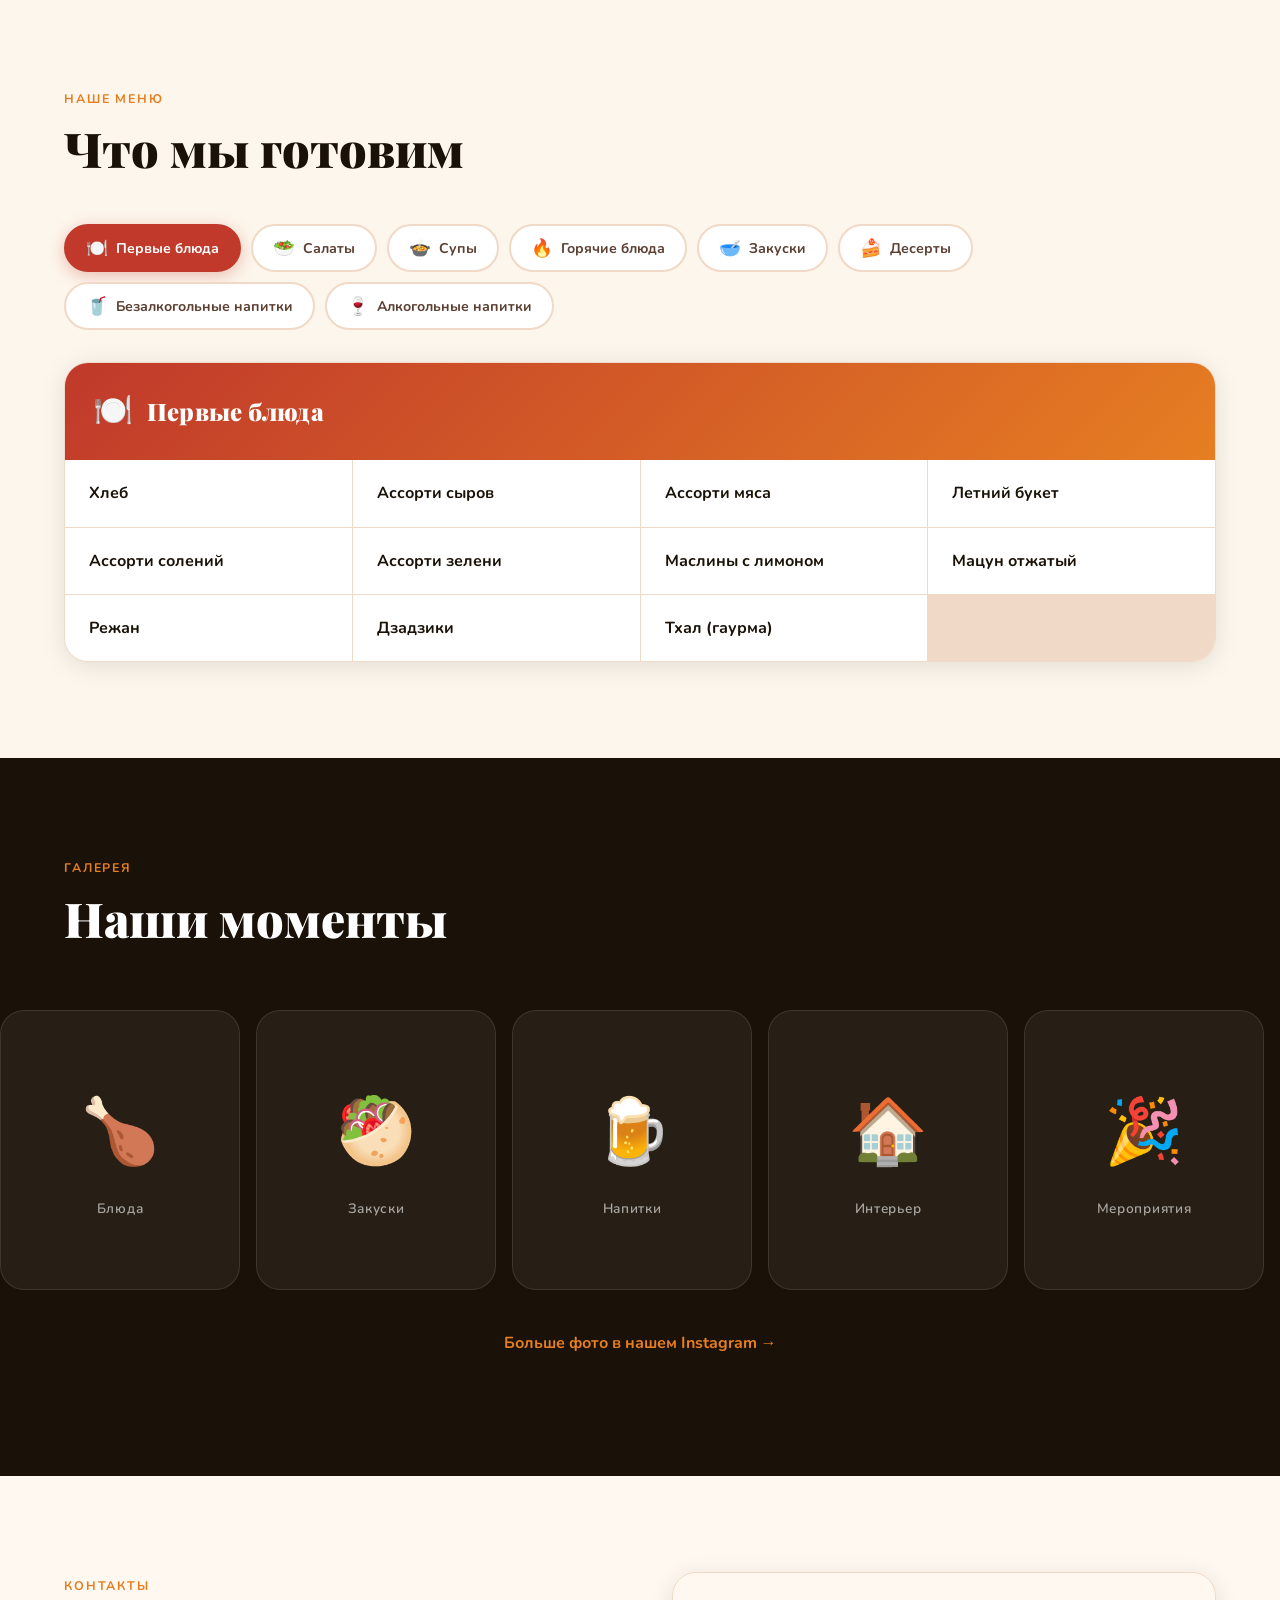
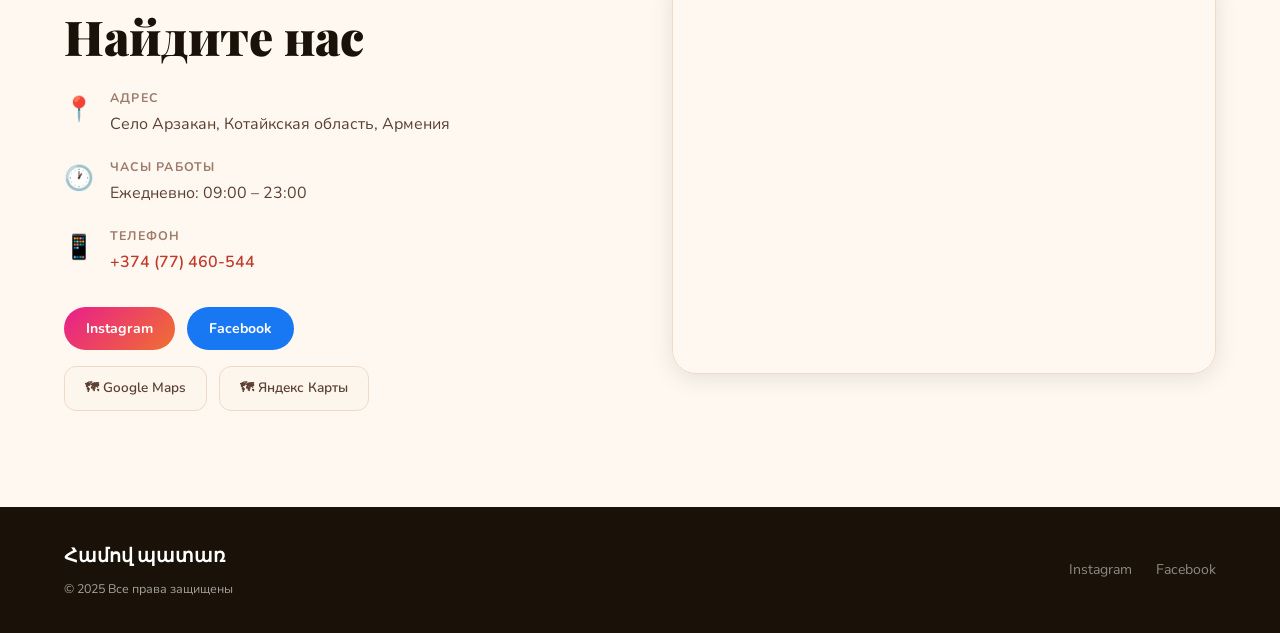
==== commit cea31a43: "V3" ====
--- a/index.html
+++ b/index.html
@@ -101,7 +101,9 @@
       <div class="about__visual">
         <div class="about__img-frame">
           <div class="about__img-placeholder">
-            <span>🍖</span>
+            <span>
+              <img src="images/Logo for title.png" alt="Համով Պատառ">
+            </span>
             <!-- Замените на <img src="images/about.jpg" alt="Ресторан"> -->
           </div>
         </div>
